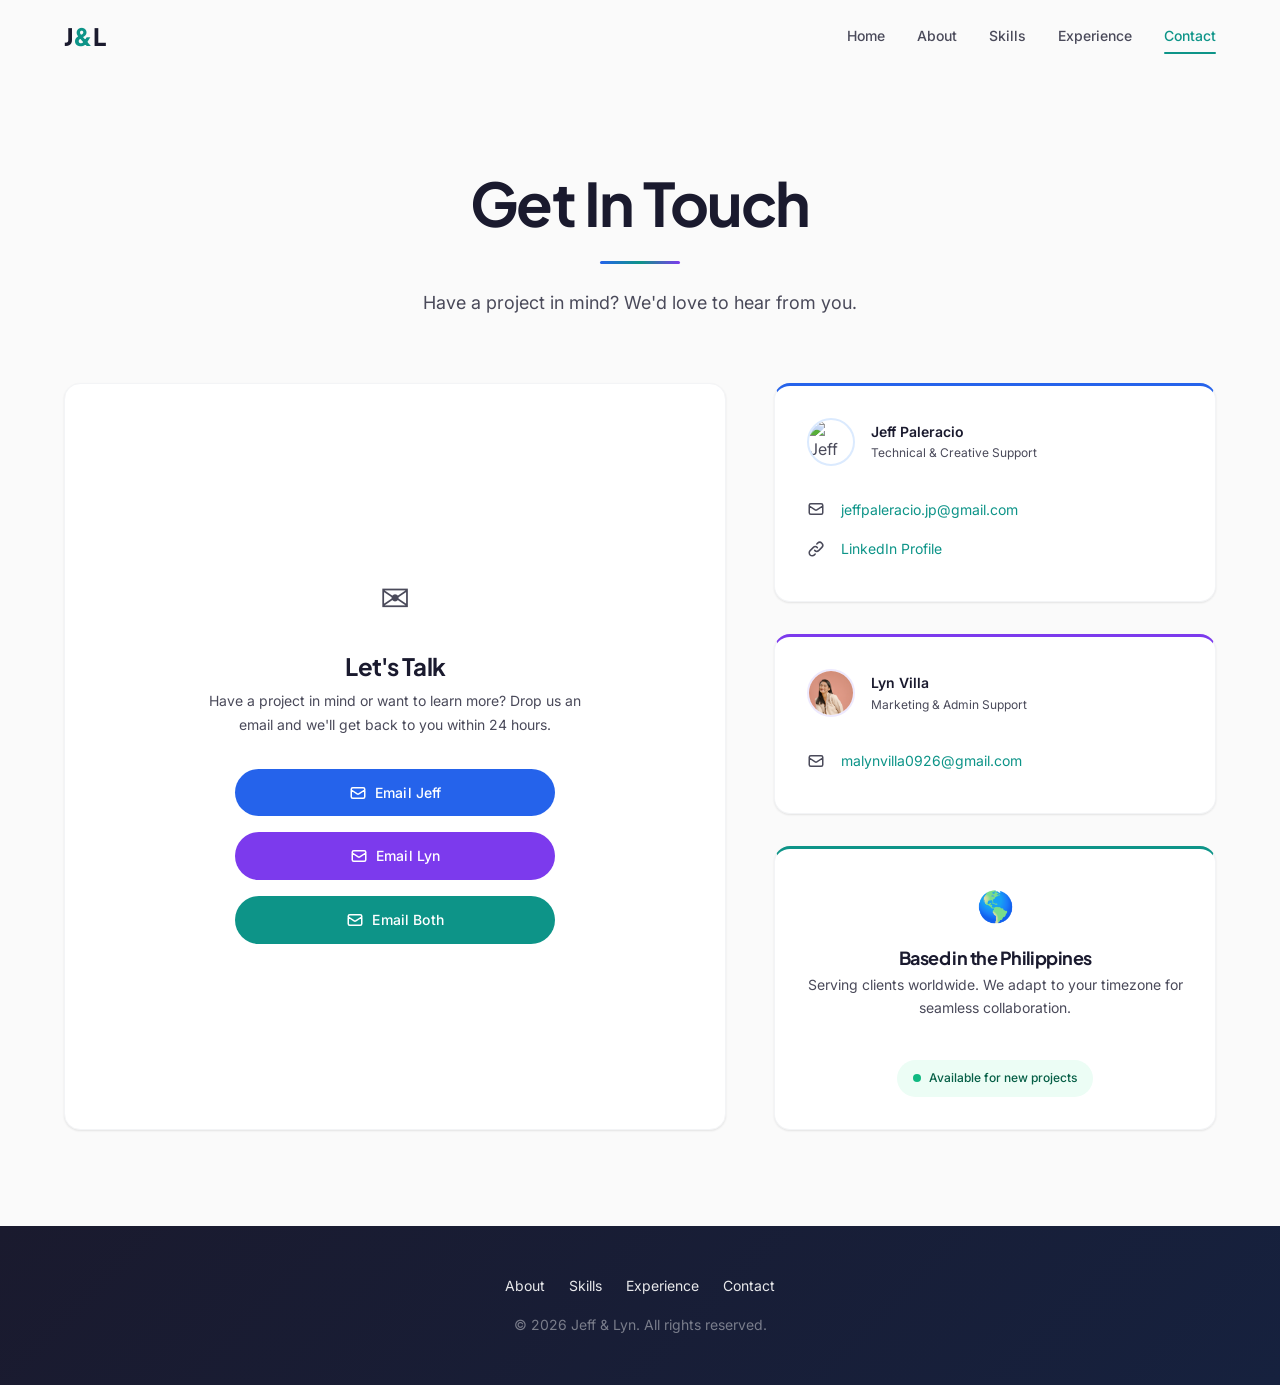
==== contact.html @ afff1522 "Initial commit: Jeff & Lyn portfolio site" ====
<!DOCTYPE html>
<html lang="en">
<head>
  <meta charset="UTF-8">
  <meta name="viewport" content="width=device-width, initial-scale=1.0">
  <meta name="description" content="Get in touch with Jeff & Lyn — contact us for virtual assistance, project management, video editing, graphic design, and digital marketing services.">
  <title>Contact — Jeff & Lyn</title>

  <link rel="preconnect" href="https://fonts.googleapis.com">
  <link rel="preconnect" href="https://fonts.gstatic.com" crossorigin>
  <link href="https://fonts.googleapis.com/css2?family=Plus+Jakarta+Sans:wght@400;500;600;700;800&family=Inter:wght@300;400;500;600&display=swap" rel="stylesheet">

  <link rel="stylesheet" href="css/reset.css">
  <link rel="stylesheet" href="css/variables.css">
  <link rel="stylesheet" href="css/base.css">
  <link rel="stylesheet" href="css/layout.css">
  <link rel="stylesheet" href="css/components.css">
  <link rel="stylesheet" href="css/navigation.css">
  <link rel="stylesheet" href="css/animations.css">
  <link rel="stylesheet" href="css/pages/contact.css">
  <link rel="stylesheet" href="css/responsive.css">

  <link rel="icon" href="favicon.svg" type="image/svg+xml">
</head>
<body>
  <a href="#main-content" class="skip-link">Skip to content</a>

  <!-- Header -->
  <header class="header scrolled" role="banner">
    <div class="container flex--between">
      <a href="index.html" class="logo" aria-label="Jeff & Lyn home">J<span>&</span>L</a>
      <nav class="nav-links" aria-label="Main navigation">
        <a href="index.html" class="nav-link">Home</a>
        <a href="about.html" class="nav-link">About</a>
        <a href="skills.html" class="nav-link">Skills</a>
        <a href="experience.html" class="nav-link">Experience</a>
        <a href="contact.html" class="nav-link">Contact</a>
      </nav>
      <button class="hamburger" aria-label="Toggle menu" aria-expanded="false" aria-controls="mobile-nav">
        <span></span><span></span><span></span>
      </button>
    </div>
  </header>

  <nav class="mobile-nav" id="mobile-nav" aria-label="Mobile navigation">
    <a href="index.html" class="nav-link">Home</a>
    <a href="about.html" class="nav-link">About</a>
    <a href="skills.html" class="nav-link">Skills</a>
    <a href="experience.html" class="nav-link">Experience</a>
    <a href="contact.html" class="nav-link">Contact</a>
  </nav>

  <main class="page-content" id="main-content">
    <section class="section" aria-labelledby="contact-heading">
      <div class="container">
        <div class="section__header reveal">
          <h1 class="section__title" id="contact-heading">Get In Touch</h1>
          <div class="divider"></div>
          <p class="section__subtitle">Have a project in mind? We'd love to hear from you.</p>
        </div>

        <div class="contact-layout">
          <!-- Form -->
          <div class="card contact-form-wrapper reveal">
            <div class="contact-form-icon" aria-hidden="true">&#9993;</div>
            <h2>Let's Talk</h2>
            <p>Have a project in mind or want to learn more? Drop us an email and we'll get back to you within 24 hours.</p>

            <a href="mailto:jeffpaleracio.jp@gmail.com?subject=Inquiry%20from%20Portfolio" class="btn btn--jeff contact-email-btn">
              <svg xmlns="http://www.w3.org/2000/svg" fill="none" viewBox="0 0 24 24" stroke="currentColor" stroke-width="2"><path stroke-linecap="round" stroke-linejoin="round" d="M3 8l7.89 5.26a2 2 0 002.22 0L21 8M5 19h14a2 2 0 002-2V7a2 2 0 00-2-2H5a2 2 0 00-2 2v10a2 2 0 002 2z" /></svg>
              Email Jeff
            </a>

            <a href="mailto:malynvilla0926@gmail.com?subject=Inquiry%20from%20Portfolio" class="btn btn--lyn contact-email-btn">
              <svg xmlns="http://www.w3.org/2000/svg" fill="none" viewBox="0 0 24 24" stroke="currentColor" stroke-width="2"><path stroke-linecap="round" stroke-linejoin="round" d="M3 8l7.89 5.26a2 2 0 002.22 0L21 8M5 19h14a2 2 0 002-2V7a2 2 0 00-2-2H5a2 2 0 00-2 2v10a2 2 0 002 2z" /></svg>
              Email Lyn
            </a>

            <a href="mailto:jeffpaleracio.jp@gmail.com?cc=malynvilla0926@gmail.com&subject=Inquiry%20for%20Jeff%20%26%20Lyn" class="btn btn--primary contact-email-btn">
              <svg xmlns="http://www.w3.org/2000/svg" fill="none" viewBox="0 0 24 24" stroke="currentColor" stroke-width="2"><path stroke-linecap="round" stroke-linejoin="round" d="M3 8l7.89 5.26a2 2 0 002.22 0L21 8M5 19h14a2 2 0 002-2V7a2 2 0 00-2-2H5a2 2 0 00-2 2v10a2 2 0 002 2z" /></svg>
              Email Both
            </a>
          </div>

          <!-- Contact info -->
          <div class="contact-info">
            <!-- Jeff -->
            <div class="card contact-person card--jeff reveal">
              <div class="contact-person__header">
                <img src="assets/images/jeff/jeff.jpg" alt="Jeff Paleracio" class="contact-person__avatar contact-person__avatar--jeff" loading="lazy">
                <div>
                  <div class="contact-person__name">Jeff Paleracio</div>
                  <div class="contact-person__role">Technical & Creative Support</div>
                </div>
              </div>

              <div class="contact-detail">
                <svg xmlns="http://www.w3.org/2000/svg" fill="none" viewBox="0 0 24 24" stroke="currentColor" stroke-width="2"><path stroke-linecap="round" stroke-linejoin="round" d="M3 8l7.89 5.26a2 2 0 002.22 0L21 8M5 19h14a2 2 0 002-2V7a2 2 0 00-2-2H5a2 2 0 00-2 2v10a2 2 0 002 2z" /></svg>
                <a href="mailto:jeffpaleracio.jp@gmail.com">jeffpaleracio.jp@gmail.com</a>
              </div>

              <div class="contact-detail">
                <svg xmlns="http://www.w3.org/2000/svg" fill="none" viewBox="0 0 24 24" stroke="currentColor" stroke-width="2"><path stroke-linecap="round" stroke-linejoin="round" d="M13.828 10.172a4 4 0 00-5.656 0l-4 4a4 4 0 105.656 5.656l1.102-1.101m-.758-4.899a4 4 0 005.656 0l4-4a4 4 0 00-5.656-5.656l-1.1 1.1" /></svg>
                <a href="https://www.linkedin.com/in/jeffpaleracio" target="_blank" rel="noopener noreferrer">LinkedIn Profile</a>
              </div>
            </div>

            <!-- Lyn -->
            <div class="card contact-person card--lyn reveal">
              <div class="contact-person__header">
                <img src="assets/images/lyn/lyn.jpg" alt="Lyn Villa" class="contact-person__avatar contact-person__avatar--lyn" loading="lazy">
                <div>
                  <div class="contact-person__name">Lyn Villa</div>
                  <div class="contact-person__role">Marketing & Admin Support</div>
                </div>
              </div>

              <div class="contact-detail">
                <svg xmlns="http://www.w3.org/2000/svg" fill="none" viewBox="0 0 24 24" stroke="currentColor" stroke-width="2"><path stroke-linecap="round" stroke-linejoin="round" d="M3 8l7.89 5.26a2 2 0 002.22 0L21 8M5 19h14a2 2 0 002-2V7a2 2 0 00-2-2H5a2 2 0 00-2 2v10a2 2 0 002 2z" /></svg>
                <a href="mailto:malynvilla0926@gmail.com">malynvilla0926@gmail.com</a>
              </div>

            </div>

            <!-- Location -->
            <div class="card contact-location card--team reveal">
              <div class="contact-location__icon" aria-hidden="true">&#127758;</div>
              <h3>Based in the Philippines</h3>
              <p>Serving clients worldwide. We adapt to your timezone for seamless collaboration.</p>
              <div class="availability">
                <span class="availability__dot" aria-hidden="true"></span>
                Available for new projects
              </div>
            </div>
          </div>
        </div>
      </div>
    </section>
  </main>

  <footer class="footer" role="contentinfo">
    <div class="container">
      <div class="footer__links">
        <a href="about.html">About</a>
        <a href="skills.html">Skills</a>
        <a href="experience.html">Experience</a>
        <a href="contact.html">Contact</a>
      </div>
      <p class="footer__copy">&copy; 2026 Jeff & Lyn. All rights reserved.</p>
    </div>
  </footer>

  <script src="js/navigation.js"></script>
  <script src="js/animations.js"></script>
  <script src="js/main.js"></script>
</body>
</html>
---- css/variables.css ----
/* ============================================
   Design Tokens — Colors, Fonts, Spacing
   ============================================ */

:root {
  /* Colors */
  --color-bg: #FAFAFA;
  --color-surface: #FFFFFF;
  --color-text: #1A1A2E;
  --color-body: #4A4A5A;
  --color-jeff: #2563EB;
  --color-jeff-light: #DBEAFE;
  --color-lyn: #7C3AED;
  --color-lyn-light: #EDE9FE;
  --color-team: #0D9488;
  --color-team-light: #CCFBF1;
  --color-border: #E5E7EB;
  --color-border-light: #F3F4F6;

  /* Fonts */
  --font-body: 'Inter', -apple-system, BlinkMacSystemFont, 'Segoe UI', sans-serif;
  --font-heading: 'Plus Jakarta Sans', -apple-system, BlinkMacSystemFont, 'Segoe UI', sans-serif;

  /* Font sizes (fluid) */
  --text-xs: 0.75rem;
  --text-sm: 0.875rem;
  --text-base: 1rem;
  --text-lg: 1.125rem;
  --text-xl: 1.25rem;
  --text-2xl: 1.5rem;
  --text-3xl: 1.875rem;
  --text-4xl: 2.25rem;
  --text-5xl: 3rem;
  --text-6xl: 3.75rem;

  /* Spacing */
  --space-xs: 0.25rem;
  --space-sm: 0.5rem;
  --space-md: 1rem;
  --space-lg: 1.5rem;
  --space-xl: 2rem;
  --space-2xl: 3rem;
  --space-3xl: 4rem;
  --space-4xl: 6rem;
  --space-5xl: 8rem;

  /* Border radius */
  --radius-sm: 0.25rem;
  --radius-md: 0.5rem;
  --radius-lg: 0.75rem;
  --radius-xl: 1rem;
  --radius-full: 9999px;

  /* Shadows */
  --shadow-sm: 0 1px 3px rgba(0, 0, 0, 0.04), 0 1px 2px rgba(0, 0, 0, 0.06);
  --shadow-md: 0 4px 6px -1px rgba(0, 0, 0, 0.06), 0 2px 4px -2px rgba(0, 0, 0, 0.04);
  --shadow-lg: 0 10px 25px -3px rgba(0, 0, 0, 0.08), 0 4px 10px -4px rgba(0, 0, 0, 0.04);
  --shadow-xl: 0 20px 40px -5px rgba(0, 0, 0, 0.1), 0 8px 16px -6px rgba(0, 0, 0, 0.05);
  --shadow-glow-jeff: 0 4px 20px rgba(37, 99, 235, 0.15);
  --shadow-glow-lyn: 0 4px 20px rgba(124, 58, 237, 0.15);
  --shadow-glow-team: 0 4px 20px rgba(13, 148, 136, 0.15);

  /* Transitions */
  --transition-fast: 150ms ease;
  --transition-base: 250ms ease;
  --transition-slow: 400ms ease;

  /* Layout */
  --container-max: 1200px;
  --container-narrow: 800px;
  --header-height: 72px;
}
---- css/base.css ----
/* ============================================
   Base — Typography & Global Styles
   ============================================ */

body {
  font-family: var(--font-body);
  font-size: var(--text-base);
  color: var(--color-body);
  background-color: var(--color-bg);
  line-height: 1.7;
}

h1, h2, h3, h4, h5, h6 {
  font-family: var(--font-heading);
  font-weight: 700;
  color: var(--color-text);
  line-height: 1.15;
  letter-spacing: -0.03em;
}

h1 { font-size: var(--text-5xl); }
h2 { font-size: var(--text-4xl); }
h3 { font-size: var(--text-2xl); }
h4 { font-size: var(--text-xl); }

p {
  margin-bottom: var(--space-md);
}

p:last-child {
  margin-bottom: 0;
}

strong {
  font-weight: 600;
  color: var(--color-text);
}

a {
  color: var(--color-team);
  transition: color var(--transition-fast);
}

a:hover {
  color: var(--color-jeff);
}

::selection {
  background-color: var(--color-team-light);
  color: var(--color-text);
}

/* Utility classes */
.text-jeff { color: var(--color-jeff); }
.text-lyn { color: var(--color-lyn); }
.text-team { color: var(--color-team); }
.text-center { text-align: center; }

.sr-only {
  position: absolute;
  width: 1px;
  height: 1px;
  padding: 0;
  margin: -1px;
  overflow: hidden;
  clip: rect(0, 0, 0, 0);
  white-space: nowrap;
  border: 0;
}

/* Skip to content link */
.skip-link {
  position: absolute;
  top: -100%;
  left: var(--space-md);
  z-index: 200;
  padding: 0.5rem 1.25rem;
  background-color: var(--color-team);
  color: #fff;
  font-size: var(--text-sm);
  font-weight: 500;
  border-radius: 0 0 var(--radius-md) var(--radius-md);
  transition: top var(--transition-fast);
}

.skip-link:focus {
  top: 0;
  color: #fff;
}
---- css/layout.css ----
/* ============================================
   Layout — Container, Grid, Section Spacing
   ============================================ */

.container {
  width: 100%;
  max-width: var(--container-max);
  margin: 0 auto;
  padding: 0 var(--space-lg);
}

.container--narrow {
  max-width: var(--container-narrow);
}

/* Page sections */
.section {
  padding: var(--space-4xl) 0;
}

.section--hero {
  padding: 0;
  min-height: 100vh;
}

.section__header {
  text-align: center;
  margin-bottom: var(--space-3xl);
}

.section__title {
  margin-bottom: var(--space-md);
}

.section__subtitle {
  font-size: var(--text-lg);
  color: var(--color-body);
  max-width: 600px;
  margin: 0 auto;
}

/* Page content offset for fixed header */
.page-content {
  padding-top: var(--header-height);
}

/* Grid utilities */
.grid {
  display: grid;
  gap: var(--space-xl);
}

.grid--2 {
  grid-template-columns: 1fr;
}

.grid--3 {
  grid-template-columns: 1fr;
}

/* Flex utilities */
.flex {
  display: flex;
}

.flex--center {
  align-items: center;
  justify-content: center;
}

.flex--between {
  align-items: center;
  justify-content: space-between;
}

.flex--wrap {
  flex-wrap: wrap;
}

.flex--gap-sm { gap: var(--space-sm); }
.flex--gap-md { gap: var(--space-md); }
.flex--gap-lg { gap: var(--space-lg); }

/* Footer */
.footer {
  background: linear-gradient(135deg, #1A1A2E 0%, #16213E 100%);
  color: rgba(255, 255, 255, 0.7);
  padding: var(--space-2xl) 0;
  text-align: center;
  font-size: var(--text-sm);
}

.footer a {
  color: rgba(255, 255, 255, 0.9);
}

.footer a:hover {
  color: #fff;
}

.footer__links {
  display: flex;
  justify-content: center;
  gap: var(--space-lg);
  margin-bottom: var(--space-md);
}

.footer__copy {
  opacity: 0.6;
}
---- css/components.css ----
/* ============================================
   Components — Cards, Buttons, Badges
   ============================================ */

/* --- Buttons --- */
.btn {
  display: inline-flex;
  align-items: center;
  justify-content: center;
  gap: var(--space-sm);
  padding: 0.75rem 1.75rem;
  border-radius: var(--radius-full);
  font-weight: 500;
  font-size: var(--text-sm);
  letter-spacing: 0.01em;
  transition: all var(--transition-base);
  white-space: nowrap;
}

.btn--primary {
  background-color: var(--color-team);
  color: #fff;
  position: relative;
  overflow: hidden;
}

.btn--primary::before {
  content: '';
  position: absolute;
  inset: 0;
  background: linear-gradient(135deg, transparent, rgba(255, 255, 255, 0.15));
  opacity: 0;
  transition: opacity var(--transition-base);
}

.btn--primary:hover::before {
  opacity: 1;
}

.btn--primary:hover {
  background-color: #0b8278;
  transform: translateY(-2px);
  box-shadow: var(--shadow-glow-team);
}

.btn--secondary {
  background-color: transparent;
  color: var(--color-team);
  border: 1.5px solid var(--color-team);
}

.btn--secondary:hover {
  background-color: var(--color-team-light);
  transform: translateY(-2px);
}

.btn--jeff {
  background-color: var(--color-jeff);
  color: #fff;
}

.btn--jeff:hover {
  background-color: #1d4ed8;
  transform: translateY(-2px);
  box-shadow: var(--shadow-lg);
}

.btn--lyn {
  background-color: var(--color-lyn);
  color: #fff;
}

.btn--lyn:hover {
  background-color: #6d28d9;
  transform: translateY(-2px);
  box-shadow: var(--shadow-lg);
}

.btn--secondary-light {
  background-color: transparent;
  color: rgba(255, 255, 255, 0.85);
  border: 1.5px solid rgba(255, 255, 255, 0.25);
}

.btn--secondary-light:hover {
  background-color: rgba(255, 255, 255, 0.08);
  color: #fff;
  transform: translateY(-2px);
}

.btn--sm {
  padding: 0.5rem 1.25rem;
  font-size: var(--text-xs);
}

/* --- Cards --- */
.card {
  background-color: var(--color-surface);
  border-radius: var(--radius-xl);
  padding: var(--space-xl);
  box-shadow: var(--shadow-sm);
  border: 1px solid var(--color-border-light);
  transition: all var(--transition-slow);
}

.card:hover {
  box-shadow: var(--shadow-xl);
  transform: translateY(-6px);
}

.card--jeff {
  border-top: 3px solid var(--color-jeff);
}

.card--jeff:hover {
  box-shadow: var(--shadow-glow-jeff);
}

.card--lyn {
  border-top: 3px solid var(--color-lyn);
}

.card--lyn:hover {
  box-shadow: var(--shadow-glow-lyn);
}

.card--team {
  border-top: 3px solid var(--color-team);
}

.card--team:hover {
  box-shadow: var(--shadow-glow-team);
}

.card__title {
  font-size: var(--text-xl);
  margin-bottom: var(--space-sm);
}

.card__subtitle {
  font-size: var(--text-sm);
  color: var(--color-body);
  margin-bottom: var(--space-md);
}

.card__text {
  font-size: var(--text-sm);
  line-height: 1.7;
}

/* --- Badges --- */
.badge {
  display: inline-flex;
  align-items: center;
  padding: 0.25rem 0.75rem;
  border-radius: var(--radius-full);
  font-size: var(--text-xs);
  font-weight: 500;
  letter-spacing: 0.02em;
}

.badge--jeff {
  background-color: var(--color-jeff-light);
  color: var(--color-jeff);
}

.badge--lyn {
  background-color: var(--color-lyn-light);
  color: var(--color-lyn);
}

.badge--team {
  background-color: var(--color-team-light);
  color: var(--color-team);
}

/* --- Skill Pills --- */
.pill {
  display: inline-flex;
  align-items: center;
  padding: 0.375rem 1rem;
  border-radius: var(--radius-full);
  font-size: var(--text-sm);
  font-weight: 400;
  background-color: var(--color-border-light);
  color: var(--color-text);
  transition: all var(--transition-base);
  cursor: default;
}

.pill--jeff {
  background-color: var(--color-jeff-light);
  color: var(--color-jeff);
}

.pill--jeff:hover {
  background-color: var(--color-jeff);
  color: #fff;
  transform: translateY(-2px);
  box-shadow: var(--shadow-glow-jeff);
}

.pill--lyn {
  background-color: var(--color-lyn-light);
  color: var(--color-lyn);
}

.pill--lyn:hover {
  background-color: var(--color-lyn);
  color: #fff;
  transform: translateY(-2px);
  box-shadow: var(--shadow-glow-lyn);
}

/* --- Tab Controls --- */
.tabs {
  display: flex;
  justify-content: center;
  gap: var(--space-sm);
  margin-bottom: var(--space-2xl);
}

.tab-btn {
  padding: 0.5rem 1.5rem;
  border-radius: var(--radius-full);
  font-size: var(--text-sm);
  font-weight: 500;
  color: var(--color-body);
  background-color: var(--color-surface);
  border: 1.5px solid var(--color-border);
  transition: all var(--transition-fast);
}

.tab-btn:hover {
  border-color: var(--color-team);
  color: var(--color-team);
}

.tab-btn.active {
  background-color: var(--color-team);
  border-color: var(--color-team);
  color: #fff;
  box-shadow: var(--shadow-glow-team);
}

/* --- Member Avatar --- */
.avatar {
  width: 120px;
  height: 120px;
  min-width: 120px;
  min-height: 120px;
  border-radius: 50%;
  object-fit: cover;
  border: 3px solid var(--color-border-light);
  transition: all var(--transition-slow);
  display: inline-block;
}

.avatar--lg {
  width: 180px;
  height: 180px;
  min-width: 180px;
  min-height: 180px;
}

.card--jeff .avatar--lg {
  border: 4px solid var(--color-jeff);
  object-fit: cover;
  object-position: center 70%;
  clip-path: circle(50%);
  scale: 1.3;
  object-view-box: inset(35% 10% 25% 10%);
}

.card--lyn .avatar--lg {
  border: 4px solid var(--color-lyn);
  object-fit: cover;
  object-position: center 30%;
  clip-path: circle(50%);
  scale: 1.3;
  object-view-box: inset(15% 30% 40% 5%);
}

.avatar--lg:hover {
  transform: scale(1.05);
  box-shadow: var(--shadow-lg);
}

/* --- Divider --- */
.divider {
  width: 80px;
  height: 3px;
  background: linear-gradient(90deg, var(--color-jeff), var(--color-team), var(--color-lyn));
  border-radius: var(--radius-full);
  margin: var(--space-lg) auto;
}

/* --- Modal --- */
.modal-overlay {
  position: fixed;
  inset: 0;
  background-color: rgba(0, 0, 0, 0.6);
  display: flex;
  align-items: center;
  justify-content: center;
  z-index: 1000;
  opacity: 0;
  visibility: hidden;
  transition: all var(--transition-base);
  padding: var(--space-lg);
}

.modal-overlay.active {
  opacity: 1;
  visibility: visible;
}

.modal {
  background-color: var(--color-surface);
  border-radius: var(--radius-xl);
  max-width: 700px;
  width: 100%;
  max-height: 85vh;
  overflow-y: auto;
  padding: var(--space-2xl);
  position: relative;
  transform: translateY(20px);
  transition: transform var(--transition-base);
}

.modal-overlay.active .modal {
  transform: translateY(0);
}

.modal__close {
  position: absolute;
  top: var(--space-md);
  right: var(--space-md);
  width: 36px;
  height: 36px;
  display: flex;
  align-items: center;
  justify-content: center;
  border-radius: 50%;
  font-size: var(--text-xl);
  color: var(--color-body);
  transition: background-color var(--transition-fast);
}

.modal__close:hover {
  background-color: var(--color-border-light);
}

/* --- Form Elements --- */
.form-group {
  margin-bottom: var(--space-lg);
}

.form-group label {
  display: block;
  font-size: var(--text-sm);
  font-weight: 500;
  color: var(--color-text);
  margin-bottom: var(--space-xs);
}

.form-input,
.form-textarea,
.form-select {
  width: 100%;
  padding: 0.75rem 1rem;
  border: 1.5px solid var(--color-border);
  border-radius: var(--radius-md);
  font-size: var(--text-base);
  background-color: var(--color-surface);
  transition: border-color var(--transition-fast);
}

.form-input:focus,
.form-textarea:focus,
.form-select:focus {
  outline: none;
  border-color: var(--color-team);
  box-shadow: 0 0 0 4px var(--color-team-light), var(--shadow-sm);
}

.form-textarea {
  resize: vertical;
  min-height: 140px;
}

.form-error {
  font-size: var(--text-xs);
  color: #dc2626;
  margin-top: var(--space-xs);
  display: none;
}

.form-group.error .form-error {
  display: block;
}

.form-group.error .form-input,
.form-group.error .form-textarea,
.form-group.error .form-select {
  border-color: #dc2626;
}

/* --- Success Message --- */
.success-message {
  text-align: center;
  padding: var(--space-2xl);
}

.success-message svg {
  width: 64px;
  height: 64px;
  color: var(--color-team);
  margin: 0 auto var(--space-lg);
}

.success-message h3 {
  margin-bottom: var(--space-sm);
}
---- css/navigation.css ----
/* ============================================
   Navigation — Header, Nav, Hamburger Menu
   ============================================ */

.header {
  position: fixed;
  top: 0;
  left: 0;
  right: 0;
  z-index: 100;
  height: var(--header-height);
  display: flex;
  align-items: center;
  transition: all var(--transition-base);
  background-color: transparent;
}

.header.scrolled {
  background-color: rgba(255, 255, 255, 0.92);
  backdrop-filter: blur(12px);
  -webkit-backdrop-filter: blur(12px);
  box-shadow: var(--shadow-sm);
}

.header .container {
  display: flex;
  align-items: center;
  justify-content: space-between;
}

/* Logo */
.logo {
  font-family: var(--font-heading);
  font-weight: 800;
  font-size: var(--text-2xl);
  color: var(--color-text);
  letter-spacing: -0.03em;
  z-index: 101;
}

.logo span {
  color: var(--color-team);
}

/* Desktop nav links */
.nav-links {
  display: flex;
  align-items: center;
  gap: var(--space-xl);
}

.nav-link {
  font-size: var(--text-sm);
  font-weight: 500;
  color: var(--color-body);
  position: relative;
  padding: var(--space-xs) 0;
  transition: color var(--transition-fast);
}

.nav-link::after {
  content: '';
  position: absolute;
  bottom: -2px;
  left: 0;
  width: 0;
  height: 2px;
  background-color: var(--color-team);
  border-radius: var(--radius-full);
  transition: width var(--transition-base);
}

.nav-link:hover {
  color: var(--color-text);
}

.nav-link:hover::after,
.nav-link.active::after {
  width: 100%;
}

.nav-link.active {
  color: var(--color-team);
}

/* Hamburger button */
.hamburger {
  display: none;
  flex-direction: column;
  justify-content: center;
  gap: 5px;
  width: 28px;
  height: 28px;
  z-index: 101;
}

.hamburger span {
  display: block;
  width: 100%;
  height: 2px;
  background-color: var(--color-text);
  border-radius: var(--radius-full);
  transition: all var(--transition-base);
  transform-origin: center;
}

.hamburger.active span:nth-child(1) {
  transform: translateY(7px) rotate(45deg);
}

.hamburger.active span:nth-child(2) {
  opacity: 0;
}

.hamburger.active span:nth-child(3) {
  transform: translateY(-7px) rotate(-45deg);
}

/* Mobile overlay */
.mobile-nav {
  position: fixed;
  inset: 0;
  background-color: rgba(255, 255, 255, 0.98);
  backdrop-filter: blur(20px);
  -webkit-backdrop-filter: blur(20px);
  display: flex;
  flex-direction: column;
  align-items: center;
  justify-content: center;
  gap: var(--space-xl);
  z-index: 100;
  opacity: 0;
  visibility: hidden;
  transition: all var(--transition-base);
}

.mobile-nav.active {
  opacity: 1;
  visibility: visible;
}

.mobile-nav .nav-link {
  font-size: var(--text-2xl);
  font-family: var(--font-heading);
  color: var(--color-text);
}

/* Show hamburger on mobile */
@media (max-width: 767px) {
  .hamburger {
    display: flex;
  }

  .nav-links {
    display: none;
  }
}
---- css/animations.css ----
/* ============================================
   Animations — Scroll-reveal Keyframes
   ============================================ */

/* Scroll reveal base */
.reveal {
  opacity: 0;
  transform: translateY(30px);
  transition: opacity 0.6s ease, transform 0.6s ease;
}

.reveal.is-visible {
  opacity: 1;
  transform: translateY(0);
}

/* Staggered delays for children */
.reveal:nth-child(2) { transition-delay: 0.1s; }
.reveal:nth-child(3) { transition-delay: 0.2s; }
.reveal:nth-child(4) { transition-delay: 0.3s; }
.reveal:nth-child(5) { transition-delay: 0.4s; }
.reveal:nth-child(6) { transition-delay: 0.5s; }

/* Fade in from left */
.reveal--left {
  opacity: 0;
  transform: translateX(-30px);
}

.reveal--left.is-visible {
  opacity: 1;
  transform: translateX(0);
}

/* Fade in from right */
.reveal--right {
  opacity: 0;
  transform: translateX(30px);
}

.reveal--right.is-visible {
  opacity: 1;
  transform: translateX(0);
}

/* Scale up */
.reveal--scale {
  opacity: 0;
  transform: scale(0.95);
}

.reveal--scale.is-visible {
  opacity: 1;
  transform: scale(1);
}

/* Prefers reduced motion — disable all animations */
@media (prefers-reduced-motion: reduce) {
  .reveal,
  .reveal--left,
  .reveal--right,
  .reveal--scale {
    opacity: 1;
    transform: none;
    transition: none;
  }

  .hero__gradient {
    animation: none;
  }

  .scroll-indicator {
    animation: none;
  }

  .availability__dot {
    animation: none;
  }

  * {
    transition-duration: 0.01ms !important;
    animation-duration: 0.01ms !important;
    animation-iteration-count: 1 !important;
  }
}
---- css/pages/contact.css ----
/* ============================================
   Contact Page Styles
   ============================================ */

.contact-layout {
  display: grid;
  grid-template-columns: 1fr;
  gap: var(--space-2xl);
}

/* Contact form / email CTA */
.contact-form-wrapper {
  display: flex;
  flex-direction: column;
  align-items: center;
  justify-content: center;
  text-align: center;
  padding: var(--space-2xl);
}

.contact-form-icon {
  font-size: var(--text-4xl);
  margin-bottom: var(--space-lg);
}

.contact-form-wrapper h2 {
  font-size: var(--text-2xl);
  margin-bottom: var(--space-sm);
}

.contact-form-wrapper > p {
  font-size: var(--text-sm);
  max-width: 400px;
  margin-bottom: var(--space-xl);
}

/* Email buttons */
.contact-email-btn {
  width: 100%;
  max-width: 320px;
  margin-bottom: var(--space-md);
}

.contact-email-btn:last-child {
  margin-bottom: 0;
}

.contact-email-btn svg {
  width: 18px;
  height: 18px;
  flex-shrink: 0;
}

/* Contact info sidebar */
.contact-info {
  display: flex;
  flex-direction: column;
  gap: var(--space-xl);
}

.contact-person {
  padding: var(--space-xl);
}

.contact-person__header {
  display: flex;
  align-items: center;
  gap: var(--space-md);
  margin-bottom: var(--space-lg);
}

.contact-person__avatar {
  width: 48px;
  height: 48px;
  border-radius: 50%;
  object-fit: cover;
  object-position: center 20%;
  flex-shrink: 0;
  transition: transform var(--transition-base);
}

.contact-person__avatar--jeff {
  border: 2px solid var(--color-jeff-light);
  object-position: center 35%;
}

.contact-person__avatar--lyn {
  border: 2px solid var(--color-lyn-light);
  object-position: center 20%;
}

.contact-person:hover .contact-person__avatar {
  transform: scale(1.08);
}

.contact-person__name {
  font-weight: 600;
  font-size: var(--text-sm);
  color: var(--color-text);
}

.contact-person__role {
  font-size: var(--text-xs);
  color: var(--color-body);
}

.contact-detail {
  display: flex;
  align-items: center;
  gap: var(--space-md);
  padding: var(--space-sm) 0;
  font-size: var(--text-sm);
}

.contact-detail svg {
  width: 18px;
  height: 18px;
  color: var(--color-body);
  flex-shrink: 0;
}

.contact-detail a {
  word-break: break-all;
}

/* Availability badge */
.availability {
  display: inline-flex;
  align-items: center;
  gap: var(--space-sm);
  padding: var(--space-sm) var(--space-md);
  background-color: #ecfdf5;
  color: #065f46;
  border-radius: var(--radius-full);
  font-size: var(--text-xs);
  font-weight: 500;
  margin-top: var(--space-lg);
}

.availability__dot {
  width: 8px;
  height: 8px;
  border-radius: 50%;
  background-color: #10b981;
  animation: pulse-dot 2s infinite;
}

@keyframes pulse-dot {
  0%, 100% { opacity: 1; }
  50% { opacity: 0.4; }
}

/* Location info */
.contact-location {
  padding: var(--space-xl);
  text-align: center;
}

.contact-location__icon {
  font-size: var(--text-3xl);
  margin-bottom: var(--space-md);
}

.contact-location h3 {
  font-size: var(--text-lg);
  margin-bottom: var(--space-xs);
}

.contact-location p {
  font-size: var(--text-sm);
}
---- css/responsive.css ----
/* ============================================
   Responsive — All Media Queries (Mobile-First)
   ============================================ */

/* ---- Tablet (≥600px) ---- */
@media (min-width: 600px) {
  /* Layout grids */
  .grid--2 {
    grid-template-columns: repeat(2, 1fr);
  }

  .grid--3 {
    grid-template-columns: repeat(2, 1fr);
  }

  /* About bios */
  .about-bios {
    grid-template-columns: repeat(2, 1fr);
  }

  /* Testimonials */
  .testimonials-grid {
    grid-template-columns: repeat(2, 1fr);
  }

  /* Values */
  .values {
    grid-template-columns: repeat(3, 1fr);
  }

  /* Services */
  .services-grid {
    grid-template-columns: repeat(2, 1fr);
  }

  /* Skills stats */
  .skills-stats {
    grid-template-columns: repeat(4, 1fr);
  }

  /* Projects grid */
  .projects-grid {
    grid-template-columns: repeat(2, 1fr);
  }

  /* Contact layout */
  .contact-layout {
    grid-template-columns: 1fr 1fr;
  }
}

/* ---- Desktop (≥768px) ---- */
@media (min-width: 768px) {
  /* Show desktop nav, hide hamburger */
  .hamburger {
    display: none;
  }

  .nav-links {
    display: flex;
  }
}

/* ---- Large Desktop (≥1024px) ---- */
@media (min-width: 1024px) {
  /* Typography scaling */
  h1 { font-size: var(--text-6xl); }
  h2 { font-size: var(--text-4xl); }

  /* Layout grids */
  .grid--3 {
    grid-template-columns: repeat(3, 1fr);
  }

  /* Services */
  .services-grid {
    grid-template-columns: repeat(3, 1fr);
  }

  /* Skills side-by-side */
  .skills-content {
    grid-template-columns: repeat(2, 1fr);
  }

  /* Projects 3-column */
  .projects-grid {
    grid-template-columns: repeat(3, 1fr);
  }

  /* Experience dual-track timeline */
  .timeline::before {
    display: block;
  }

  .timeline::after {
    display: none;
  }

  .timeline-entry {
    width: 48%;
    padding-left: 0;
    margin-bottom: var(--space-2xl);
  }

  .timeline-entry::before {
    left: auto;
  }

  /* Jeff entries: left side */
  .timeline-entry--jeff {
    margin-left: 0;
    margin-right: auto;
    text-align: right;
  }

  .timeline-entry--jeff::before {
    right: -32px;
    left: auto;
  }

  .timeline-entry--jeff .timeline-card {
    text-align: left;
  }

  /* Lyn entries: right side */
  .timeline-entry--lyn {
    margin-left: auto;
    margin-right: 0;
  }

  .timeline-entry--lyn::before {
    left: -32px;
  }

  /* Contact wider form */
  .contact-layout {
    grid-template-columns: 1.2fr 0.8fr;
    gap: var(--space-2xl);
  }
}

/* ---- Extra small screens ---- */
@media (max-width: 400px) {
  .hero__profiles {
    flex-direction: column;
    align-items: center;
  }

  .hero__actions {
    flex-direction: column;
    align-items: center;
  }

  .hero__actions .btn {
    width: 100%;
    max-width: 280px;
  }

  .tabs {
    flex-wrap: wrap;
  }
}
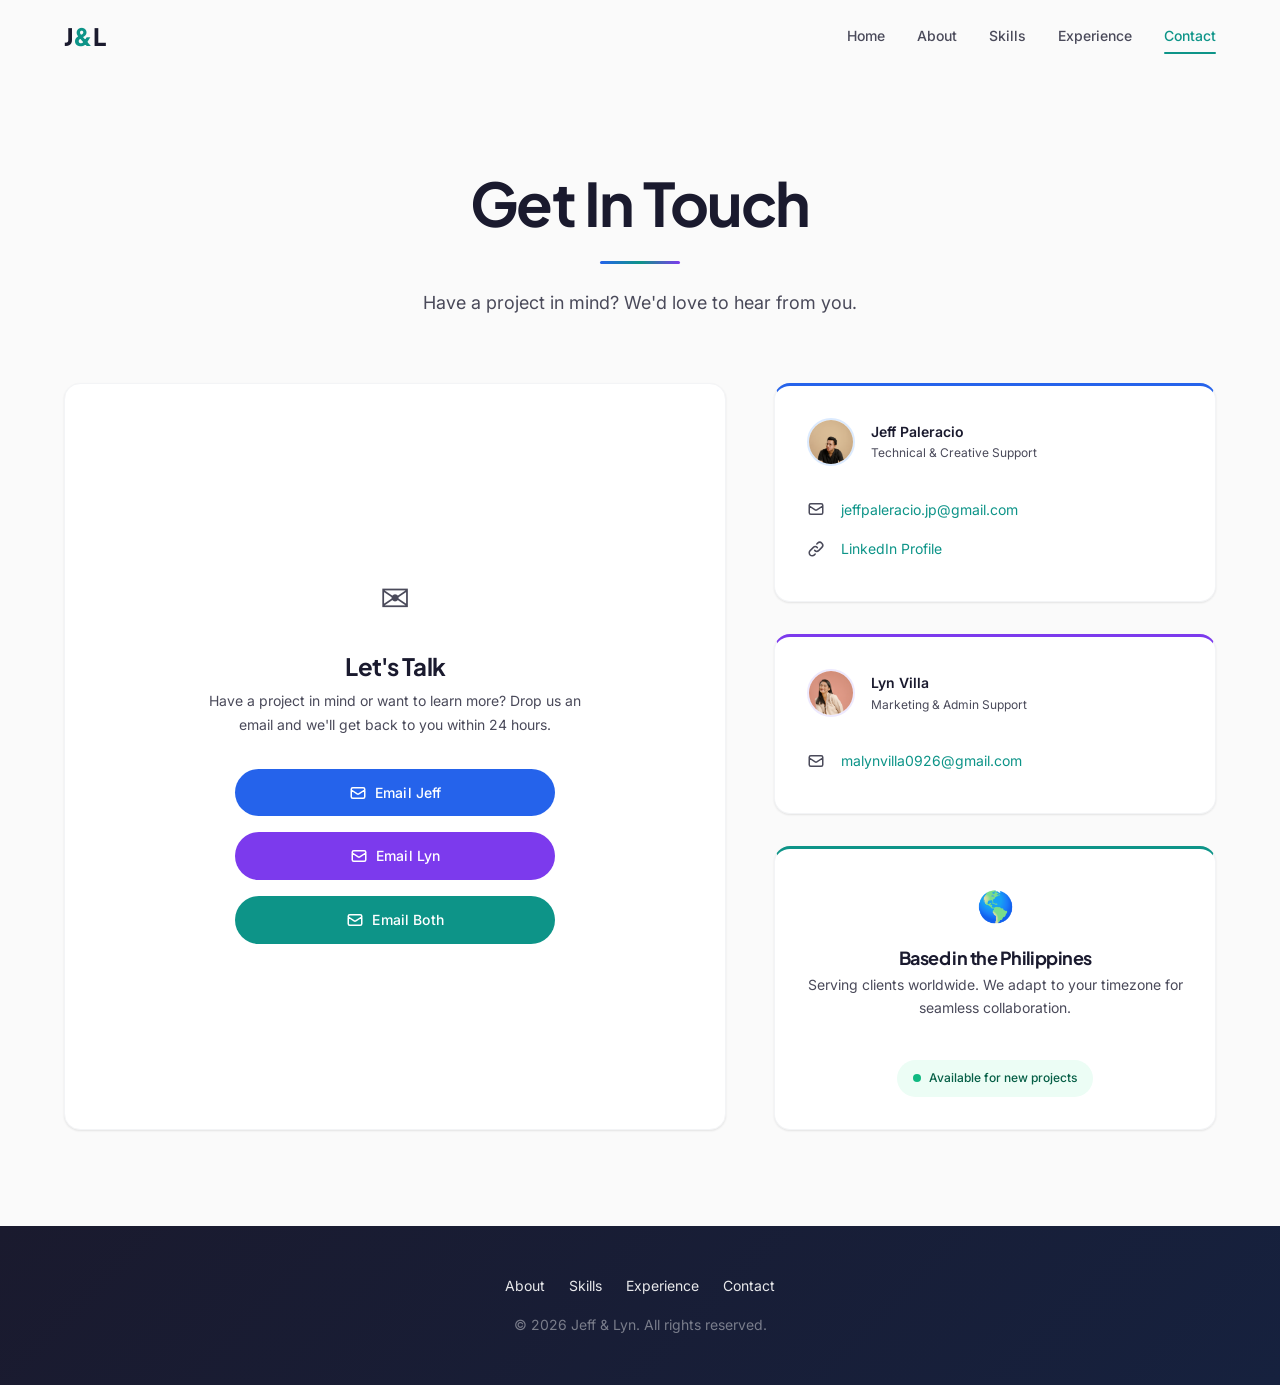
==== commit 5726b454: "Update LinkedIn profile link" ====
--- a/contact.html
+++ b/contact.html
@@ -101,7 +101,7 @@
 
               <div class="contact-detail">
                 <svg xmlns="http://www.w3.org/2000/svg" fill="none" viewBox="0 0 24 24" stroke="currentColor" stroke-width="2"><path stroke-linecap="round" stroke-linejoin="round" d="M13.828 10.172a4 4 0 00-5.656 0l-4 4a4 4 0 105.656 5.656l1.102-1.101m-.758-4.899a4 4 0 005.656 0l4-4a4 4 0 00-5.656-5.656l-1.1 1.1" /></svg>
-                <a href="https://www.linkedin.com/in/jeffpaleracio" target="_blank" rel="noopener noreferrer">LinkedIn Profile</a>
+                <a href="https://www.linkedin.com/in/jefferson-paleracio/" target="_blank" rel="noopener noreferrer">LinkedIn Profile</a>
               </div>
             </div>
 
